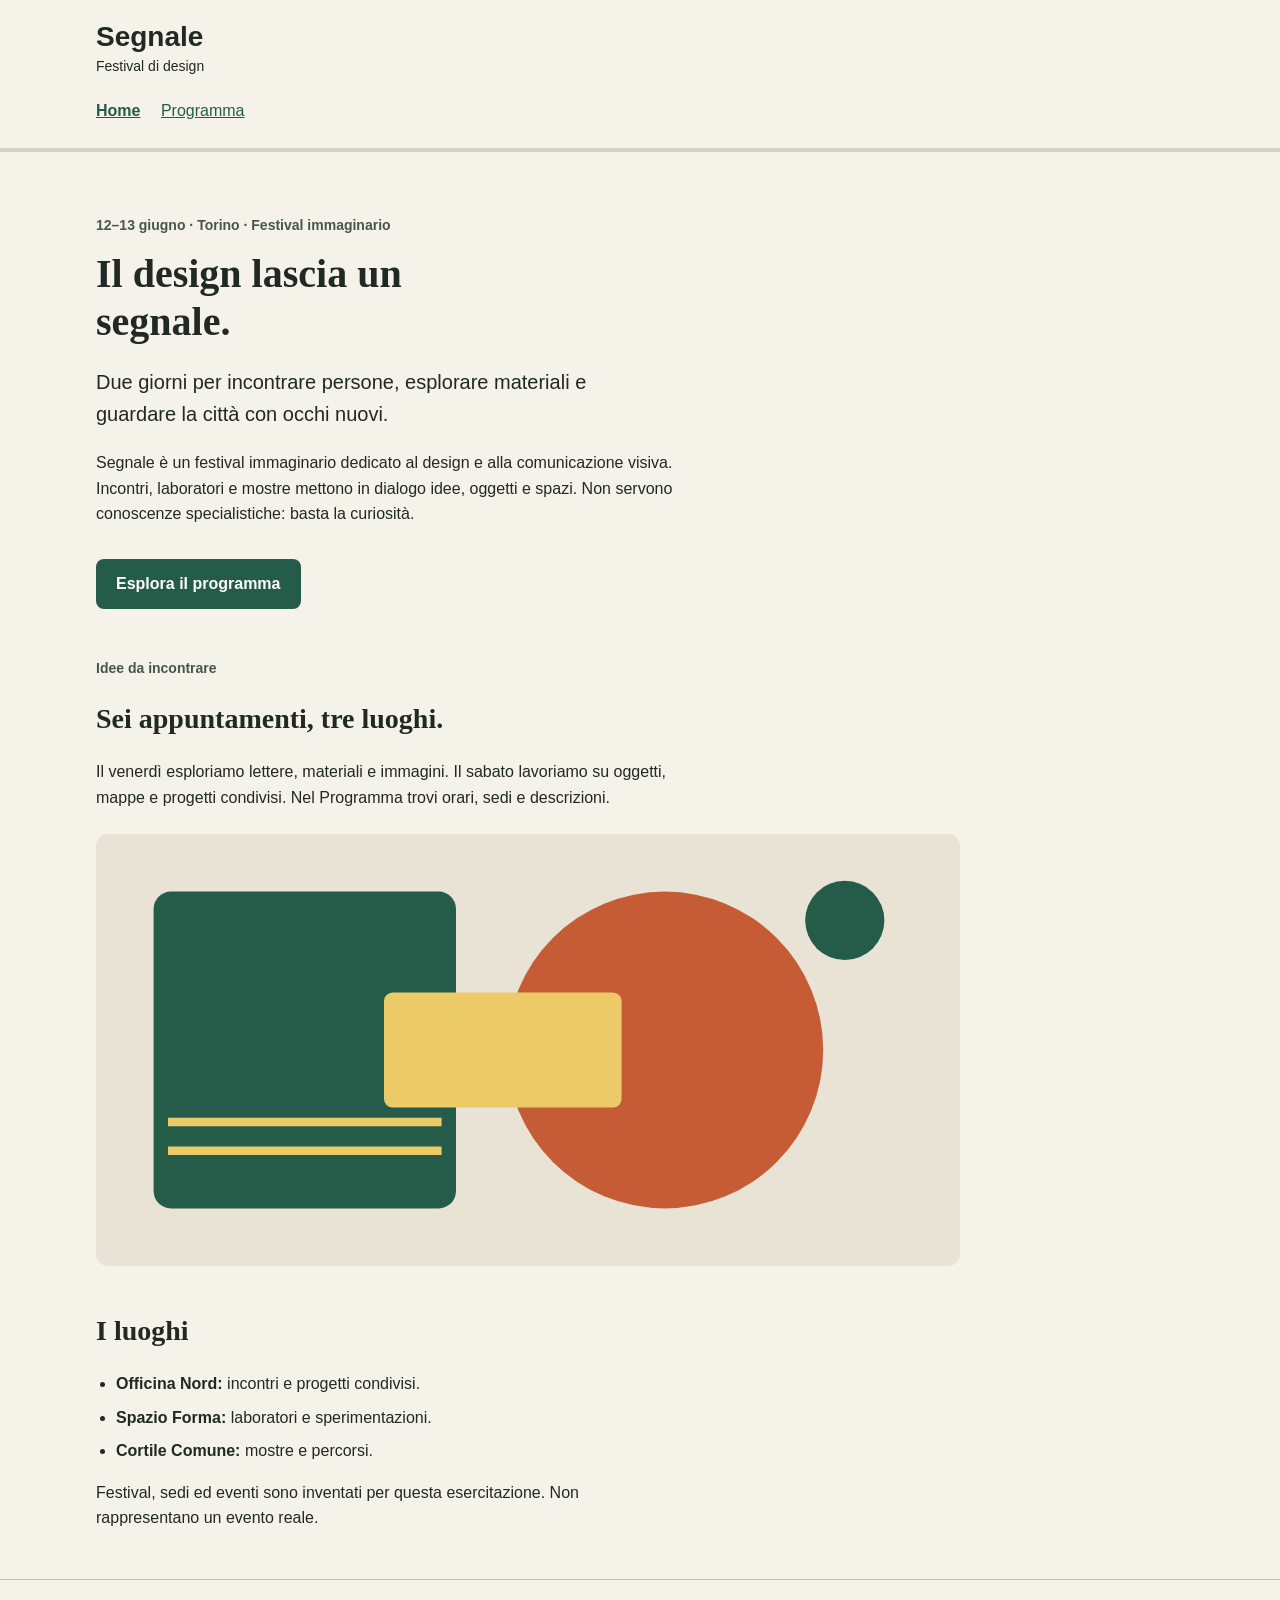
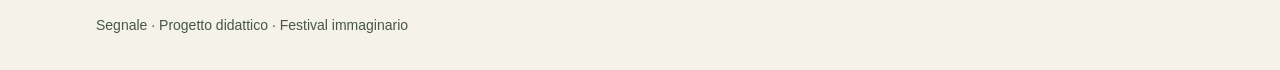
==== index.html @ b1280e21 "base" ====
<!doctype html>
<html lang="it">
<head>
  <meta charset="utf-8">
  <meta name="viewport" content="width=device-width, initial-scale=1">
  <title>Segnale — Festival di design</title>
  <link rel="stylesheet" href="style.css">
</head>
<body>
  <a class="skip-link" href="#contenuto">Vai al contenuto</a>
  <header class="site-header">
    <div class="container">
      <a class="brand" href="index.html">Segnale<span>Festival di design</span></a>
      <nav aria-label="Navigazione principale">
        <a href="index.html" aria-current="page">Home</a>
        <!-- Da completare: collegare questa voce alla pagina Programma. -->
        <a href="#">Programma</a>
      </nav>
    </div>
  </header>

  <main id="contenuto" class="container">
    <section class="intro" aria-labelledby="titolo-home">
      <p class="eyebrow">12–13 giugno · Torino · Festival immaginario</p>
      <h1 id="titolo-home">Il design lascia un segnale.</h1>
      <p class="lead">Due giorni per incontrare persone, esplorare materiali e guardare la città con occhi nuovi.</p>
      <p class="reading-text">Segnale è un festival immaginario dedicato al design e alla comunicazione visiva. Incontri, laboratori e mostre mettono in dialogo idee, oggetti e spazi. Non servono conoscenze specialistiche: basta la curiosità.</p>
      <!-- Da completare: anche questo collegamento deve aprire il Programma. -->
      <a class="button-link" href="#">Esplora il programma</a>
    </section>

    <section class="content-section" aria-labelledby="titolo-festival">
      <p class="eyebrow">Idee da incontrare</p>
      <h2 id="titolo-festival">Sei appuntamenti, tre luoghi.</h2>
      <p class="reading-text">Il venerdì esploriamo lettere, materiali e immagini. Il sabato lavoriamo su oggetti, mappe e progetti condivisi. Nel Programma trovi orari, sedi e descrizioni.</p>
      <img class="festival-image" src="assets/festival.svg" alt="Composizione geometrica di cerchi e rettangoli nei colori del festival" width="1200" height="600">
    </section>

    <section class="content-section" aria-labelledby="titolo-luoghi">
      <h2 id="titolo-luoghi">I luoghi</h2>
      <ul class="venues">
        <li><strong>Officina Nord:</strong> incontri e progetti condivisi.</li>
        <li><strong>Spazio Forma:</strong> laboratori e sperimentazioni.</li>
        <li><strong>Cortile Comune:</strong> mostre e percorsi.</li>
      </ul>
      <p class="reading-text">Festival, sedi ed eventi sono inventati per questa esercitazione. Non rappresentano un evento reale.</p>
    </section>
  </main>

  <footer class="site-footer"><div class="container"><p>Segnale · Progetto didattico · Festival immaginario</p></div></footer>
</body>
</html>
---- style.css ----
/* Stile iniziale: tipografia, colori e variabili CSS sono già predisposti.
   Lavoreremo su collegamenti, CSS condiviso e disposizione delle schede. */

/* Scelte comuni: ogni regola usa var() per richiamarne il valore. */
:root {
  --colore-primario: #245c49;
  --colore-primario-scuro: #173f32;
  --colore-sfondo: #f5f2e9;
  --colore-testo: #202923;
  --font-testo: Arial, Helvetica, sans-serif;
  --font-titoli: Georgia, "Times New Roman", serif;
}

* {
  box-sizing: border-box;
}

body {
  margin: 0;
  background: var(--colore-sfondo);
  color: var(--colore-testo);
  font-family: var(--font-testo);
  font-size: 1rem;
  line-height: 1.6;
}

a {
  color: var(--colore-primario);
}

a:hover {
  text-decoration-thickness: 3px;
}

a:focus-visible {
  outline: 3px solid var(--colore-testo);
  outline-offset: 4px;
}

.container {
  width: 92%;
  max-width: 68rem;
  margin: 0 auto;
}

.site-header {
  padding: 1.25rem 0;
  border-bottom: 4px solid #d8d2c5;
}

.brand {
  display: inline-block;
  color: var(--colore-testo);
  font-size: 1.75rem;
  font-weight: bold;
  line-height: 1.2;
  text-decoration: none;
}

.brand span {
  display: block;
  margin-top: 0.25rem;
  font-size: 0.875rem;
  font-weight: normal;
}

nav {
  margin-top: 1rem;
}

nav a {
  display: inline-block;
  margin-right: 1rem;
  padding: 0.25rem 0;
}

nav a[aria-current="page"] {
  font-weight: bold;
}

.intro {
  padding: 3rem 0 1rem;
}

.eyebrow,
.event-meta {
  color: #46564b;
  font-size: 0.875rem;
  font-weight: bold;
}

h1,
h2,
h3 {
  font-family: var(--font-titoli);
  line-height: 1.2;
}

h1 {
  max-width: 18ch;
  margin: 0.75rem 0 1.25rem;
  font-size: 2.5rem;
}

h2 {
  font-size: 1.75rem;
}

h3 {
  margin: 0.5rem 0 0.75rem;
  font-size: 1.375rem;
}

.lead {
  max-width: 48ch;
  font-size: 1.25rem;
}

.reading-text {
  max-width: 65ch;
}

.button-link {
  display: inline-block;
  margin-top: 1rem;
  padding: 0.75rem 1.25rem;
  border-radius: 0.5rem;
  background: var(--colore-primario);
  color: #ffffff;
  font-weight: bold;
  text-decoration: none;
}

.button-link:hover {
  background: var(--colore-primario-scuro);
}

.content-section {
  margin: 2rem 0 3rem;
}

.festival-image {
  display: block;
  width: 100%;
  max-width: 54rem;
  height: auto;
  margin-top: 1.5rem;
  border-radius: 0.75rem;
}

.venues {
  padding-left: 1.25rem;
}

.venues li {
  margin-bottom: 0.5rem;
}

/* Qui inseriremo la regola .event-grid durante la demo. */

.event-card {
  margin-bottom: 1.5rem;
  overflow: hidden;
  border: 1px solid #b7c0b7;
  border-radius: 0.75rem;
  background: #ffffff;
}

.event-card img {
  display: block;
  width: 100%;
  height: auto;
}

.event-body {
  padding: 1.25rem;
}

.event-body p:last-child {
  margin-bottom: 0;
}

.event-place {
  color: #46564b;
  font-size: 0.875rem;
}

.site-footer {
  padding: 1.25rem 0;
  border-top: 1px solid #b7c0b7;
  color: #46564b;
  font-size: 0.875rem;
}

.skip-link {
  position: absolute;
  top: -6rem;
  left: 1rem;
  padding: 0.75rem 1rem;
  background: #ffffff;
  color: var(--colore-testo);
}

.skip-link:focus {
  top: 1rem;
}

/* Qui aggiungeremo la media query durante la demo. */
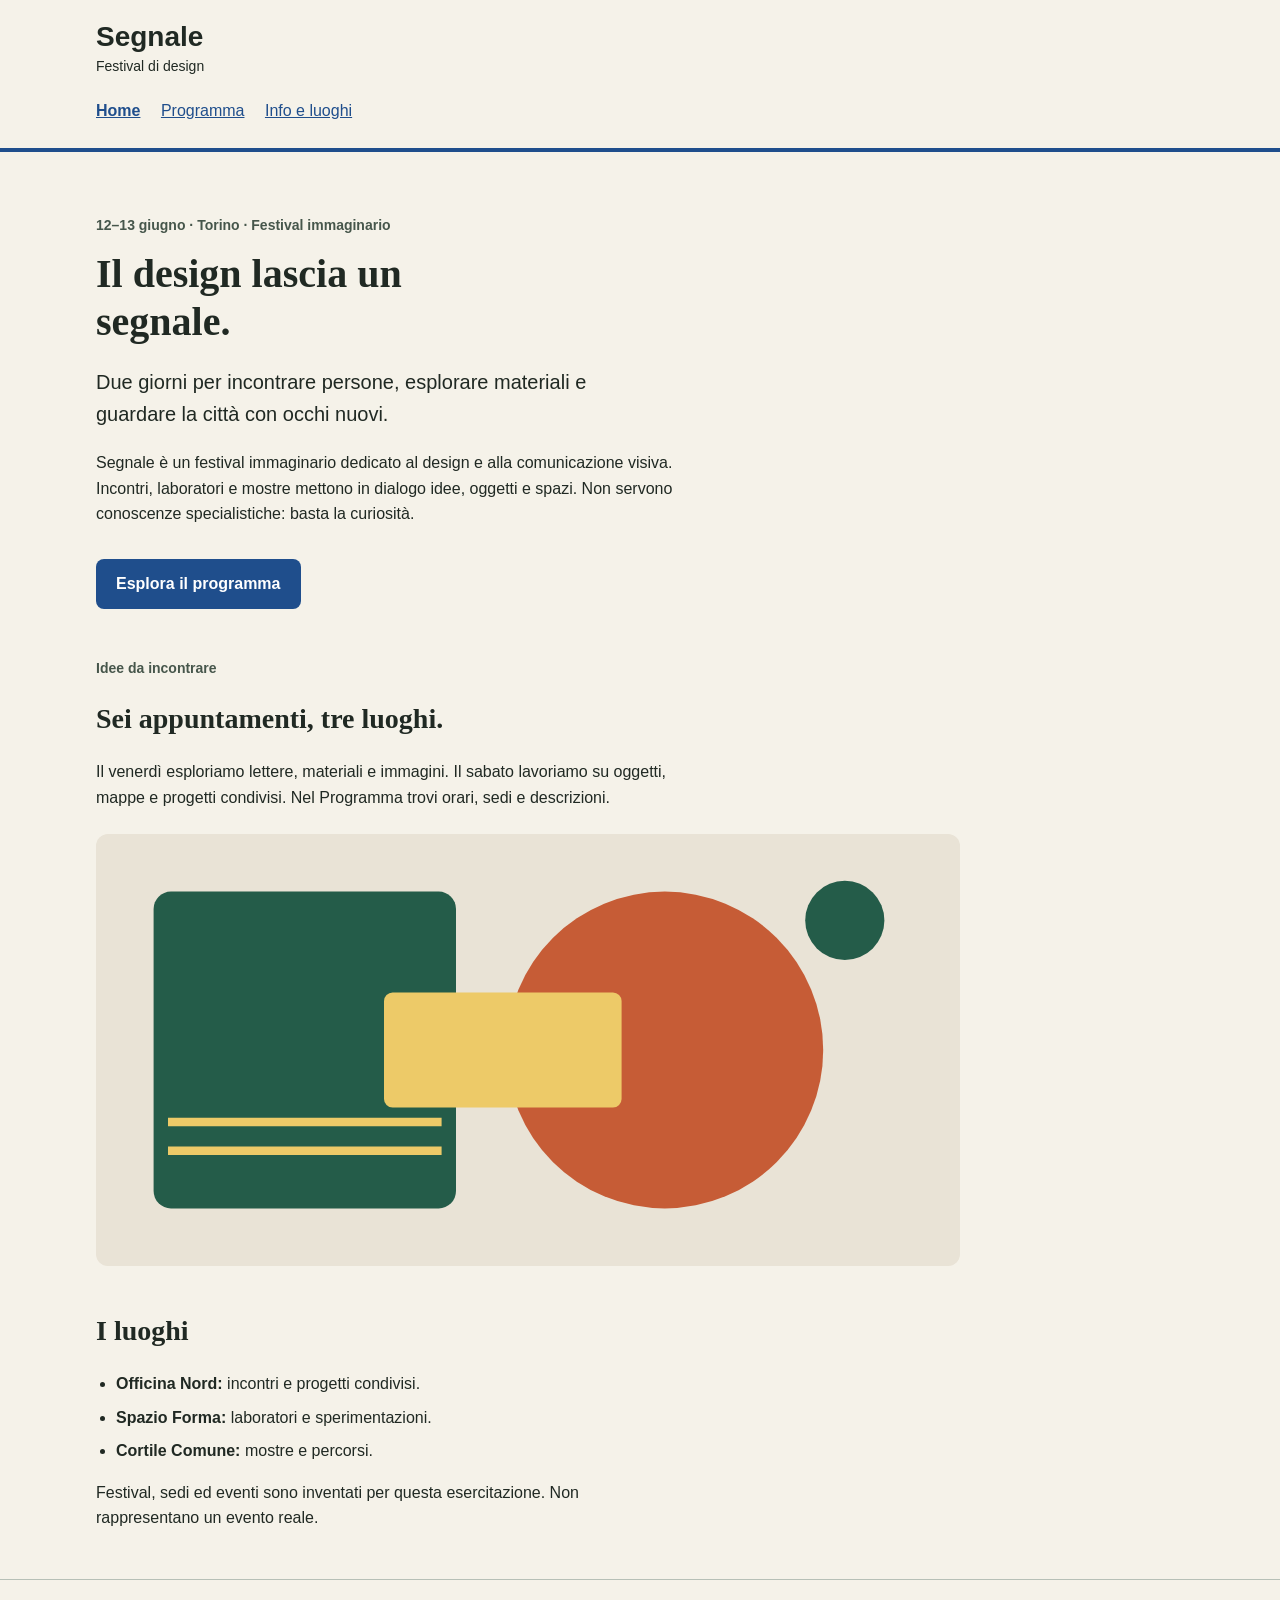
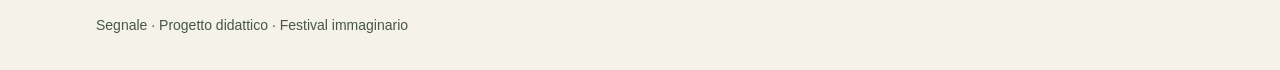
==== commit 98e87967: "collegamenti" ====
--- a/index.html
+++ b/index.html
@@ -14,7 +14,8 @@
       <nav aria-label="Navigazione principale">
         <a href="index.html" aria-current="page">Home</a>
         <!-- Da completare: collegare questa voce alla pagina Programma. -->
-        <a href="#">Programma</a>
+        <a href="programma.html">Programma</a>
+        <a href="info.html">Info e luoghi</a>
       </nav>
     </div>
   </header>
@@ -26,7 +27,7 @@
       <p class="lead">Due giorni per incontrare persone, esplorare materiali e guardare la città con occhi nuovi.</p>
       <p class="reading-text">Segnale è un festival immaginario dedicato al design e alla comunicazione visiva. Incontri, laboratori e mostre mettono in dialogo idee, oggetti e spazi. Non servono conoscenze specialistiche: basta la curiosità.</p>
       <!-- Da completare: anche questo collegamento deve aprire il Programma. -->
-      <a class="button-link" href="#">Esplora il programma</a>
+       <a class="button-link" href="programma.html">Esplora il programma</a>
     </section>
 
     <section class="content-section" aria-labelledby="titolo-festival">
--- a/style.css
+++ b/style.css
@@ -3,8 +3,8 @@
 
 /* Scelte comuni: ogni regola usa var() per richiamarne il valore. */
 :root {
-  --colore-primario: #245c49;
-  --colore-primario-scuro: #173f32;
+  --colore-primario: #1f4e8c;
+  --colore-primario-scuro: #153866;
   --colore-sfondo: #f5f2e9;
   --colore-testo: #202923;
   --font-testo: Arial, Helvetica, sans-serif;
@@ -45,7 +45,7 @@
 
 .site-header {
   padding: 1.25rem 0;
-  border-bottom: 4px solid #d8d2c5;
+  border-bottom: 4px solid var(--colore-primario);
 }
 
 .brand {
@@ -156,10 +156,13 @@
   margin-bottom: 0.5rem;
 }
 
-/* Qui inseriremo la regola .event-grid durante la demo. */
+.event-grid {
+  display: grid;
+  grid-template-columns: 1fr;
+  gap: 2rem;
+}
 
 .event-card {
-  margin-bottom: 1.5rem;
   overflow: hidden;
   border: 1px solid #b7c0b7;
   border-radius: 0.75rem;
@@ -205,4 +208,14 @@
   top: 1rem;
 }
 
-/* Qui aggiungeremo la media query durante la demo. */
+@media (min-width: 600px) {
+  .event-grid {
+    grid-template-columns: repeat(2, 1fr);
+  }
+}
+
+@media (min-width: 1024px) {
+  .event-grid {
+    grid-template-columns: repeat(3, 1fr);
+  }
+}
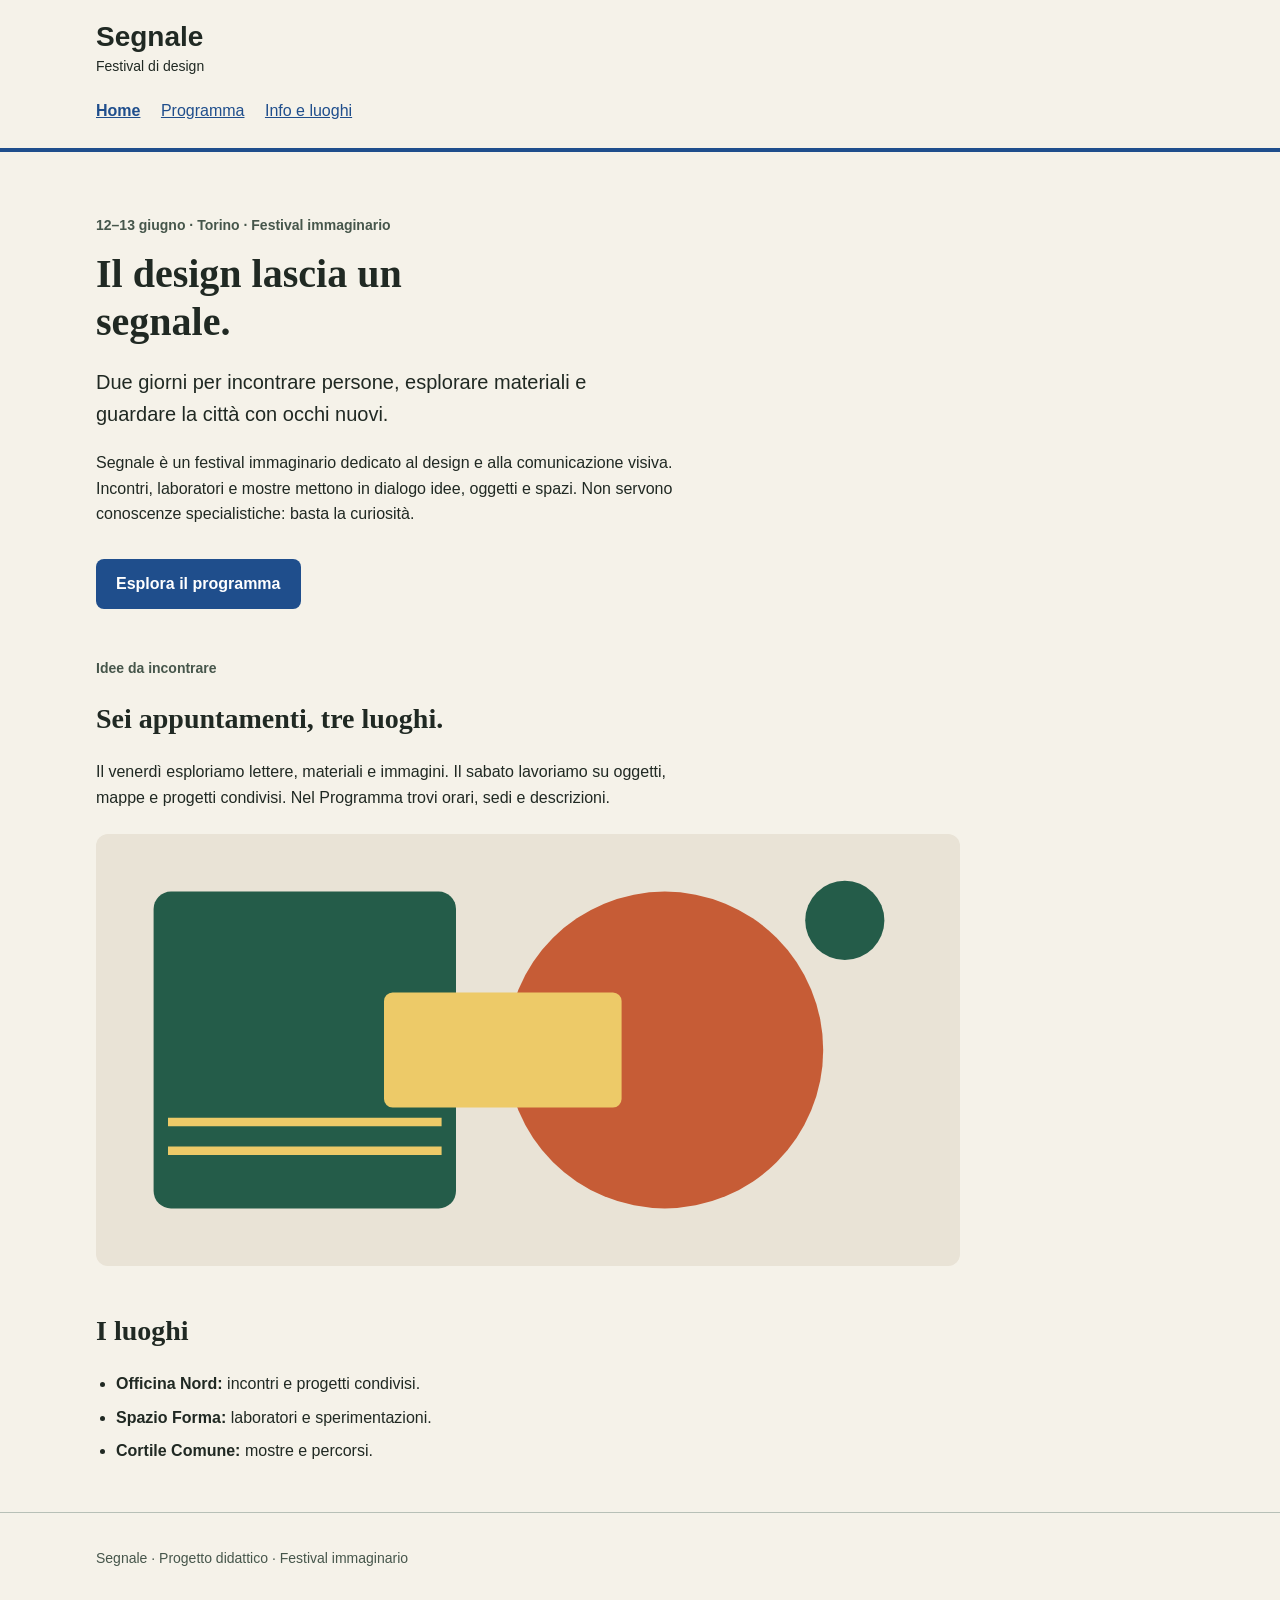
==== commit 89616aca: "mappa" ====
--- a/index.html
+++ b/index.html
@@ -44,7 +44,6 @@
         <li><strong>Spazio Forma:</strong> laboratori e sperimentazioni.</li>
         <li><strong>Cortile Comune:</strong> mostre e percorsi.</li>
       </ul>
-      <p class="reading-text">Festival, sedi ed eventi sono inventati per questa esercitazione. Non rappresentano un evento reale.</p>
     </section>
   </main>
 
--- a/style.css
+++ b/style.css
@@ -219,3 +219,93 @@
     grid-template-columns: repeat(3, 1fr);
   }
 }
+.galleria-sedi {
+  --swiper-theme-color: var(--colore-primario);
+  --swiper-navigation-size: 1.25rem;
+  max-width: 54rem;
+   margin: 1.5rem 0 0;
+  overflow: hidden;
+  border: 1px solid #b7c0b7;
+  border-radius: 0.75rem;
+  background: #ffffff;
+}
+
+.galleria-sedi figure {
+  margin: 0;
+}
+
+.galleria-sedi img {
+  display: block;
+  width: 100%;
+  height: auto;
+  aspect-ratio: 3 / 2;
+  object-fit: cover;
+}
+
+.galleria-sedi figcaption {
+  padding: 1rem 1.25rem 1.5rem;
+}
+
+.galleria-sedi .swiper-button-prev,
+.galleria-sedi .swiper-button-next {
+  display: flex;
+  align-items: center;
+  justify-content: center;
+  width: 2.75rem;
+  height: 2.75rem;
+  margin-top: -1.375rem;
+  border-radius: 50%;
+  background: #ffffff;
+}
+
+.galleria-sedi .swiper-button-prev::after,
+.galleria-sedi .swiper-button-next::after {
+  font-size: 1.25rem;
+}
+
+.galleria-sedi .swiper-navigation-icon {
+  width: 0.75rem;
+  height: 1.25rem;
+}
+
+.galleria-sedi .swiper-button-prev:focus-visible,
+.galleria-sedi .swiper-button-next:focus-visible {
+  outline: 3px solid var(--colore-testo);
+  outline-offset: 2px;
+}
+.galleria-sedi .swiper-button-prev:hover .swiper-navigation-icon,
+.galleria-sedi .swiper-button-next:hover .swiper-navigation-icon,
+.galleria-sedi .swiper-button-prev:focus-visible .swiper-navigation-icon,
+.galleria-sedi .swiper-button-next:focus-visible .swiper-navigation-icon {
+  stroke: currentColor;
+  stroke-width: 1.5px;
+}
+
+.galleria-sedi .swiper-button-prev:hover::after,
+.galleria-sedi .swiper-button-next:hover::after,
+.galleria-sedi .swiper-button-prev:focus-visible::after,
+.galleria-sedi .swiper-button-next:focus-visible::after {
+  -webkit-text-stroke: 1.5px currentColor;
+}
+#mappa-sedi {
+  display: block;
+  width: 100%;
+  max-width: 54rem;
+  height: 24rem;
+  margin-top: 1.5rem;
+  border: 1px solid #b7c0b7;
+  border-radius: 0.75rem;
+}
+
+.mappa-link {
+  margin-top: 0.75rem;
+}
+
+.indirizzi {
+  max-width: 54rem;
+  padding-left: 1.25rem;
+}
+
+.indirizzi li {
+  margin-bottom: 1rem;
+}
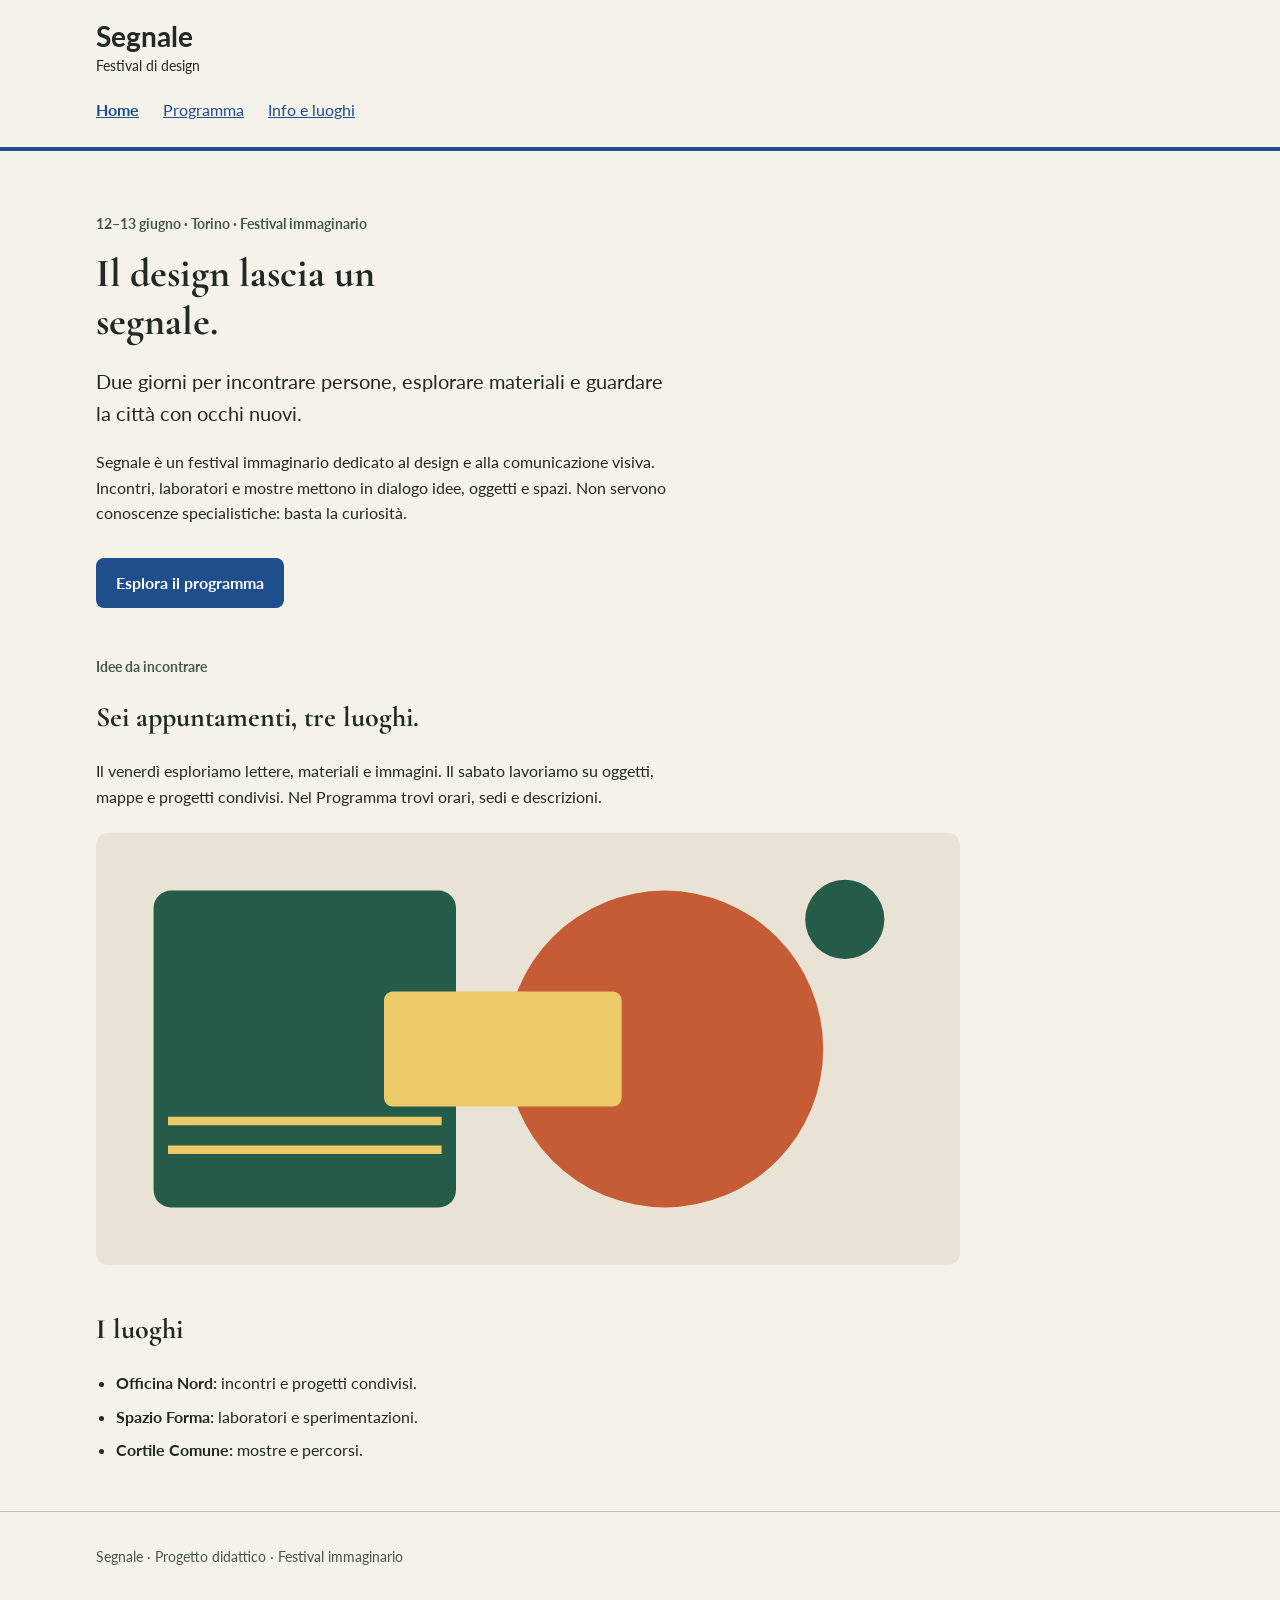
==== commit 58152d76: "font e moodboard" ====
--- a/index.html
+++ b/index.html
@@ -4,6 +4,9 @@
   <meta charset="utf-8">
   <meta name="viewport" content="width=device-width, initial-scale=1">
   <title>Segnale — Festival di design</title>
+  <link rel="preconnect" href="https://fonts.googleapis.com">
+  <link rel="preconnect" href="https://fonts.gstatic.com" crossorigin>
+  <link href="https://fonts.googleapis.com/css2?family=Cormorant+Garamond:wght@500;700&family=Lato:wght@400;700&display=swap" rel="stylesheet">
   <link rel="stylesheet" href="style.css">
 </head>
 <body>
--- a/style.css
+++ b/style.css
@@ -7,8 +7,8 @@
   --colore-primario-scuro: #153866;
   --colore-sfondo: #f5f2e9;
   --colore-testo: #202923;
-  --font-testo: Arial, Helvetica, sans-serif;
-  --font-titoli: Georgia, "Times New Roman", serif;
+  --font-testo: Lato, Arial, Helvetica, sans-serif;
+--font-titoli: "Cormorant Garamond", Georgia, "Times New Roman", serif;
 }
 
 * {
@@ -44,8 +44,12 @@
 }
 
 .site-header {
+  position: sticky;
+  top: 0;
+  z-index: 100;
   padding: 1.25rem 0;
   border-bottom: 4px solid var(--colore-primario);
+  background: var(--colore-sfondo);
 }
 
 .brand {
@@ -65,12 +69,15 @@
 }
 
 nav {
+  display: flex;
+  flex-direction: column;
+  align-items: flex-start;
+  gap: 0.25rem;
   margin-top: 1rem;
 }
 
 nav a {
   display: inline-block;
-  margin-right: 1rem;
   padding: 0.25rem 0;
 }
 
@@ -206,6 +213,7 @@
 
 .skip-link:focus {
   top: 1rem;
+  z-index: 200;
 }
 
 @media (min-width: 600px) {
@@ -308,4 +316,10 @@
 
 .indirizzi li {
   margin-bottom: 1rem;
+}
+@media (min-width: 600px) {
+  nav {
+    flex-direction: row;
+    gap: 1.5rem;
+  }
 }
